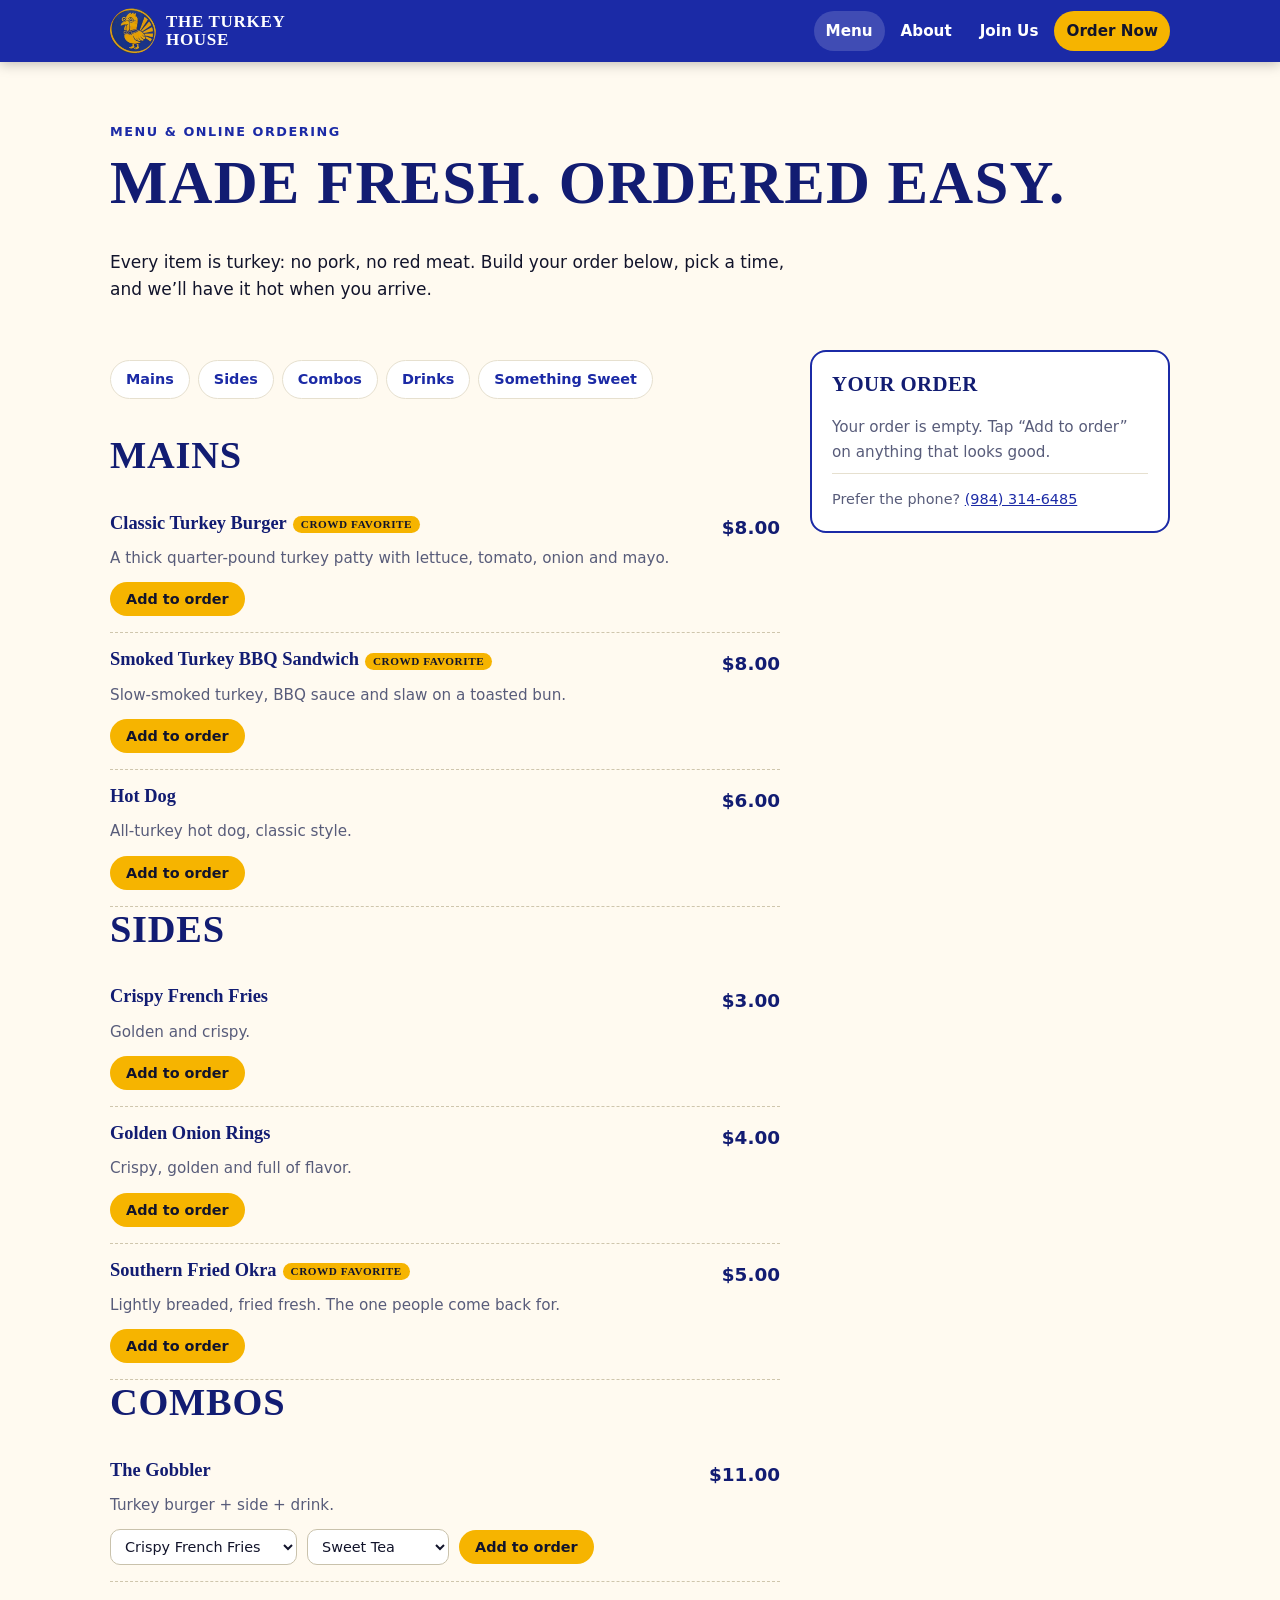
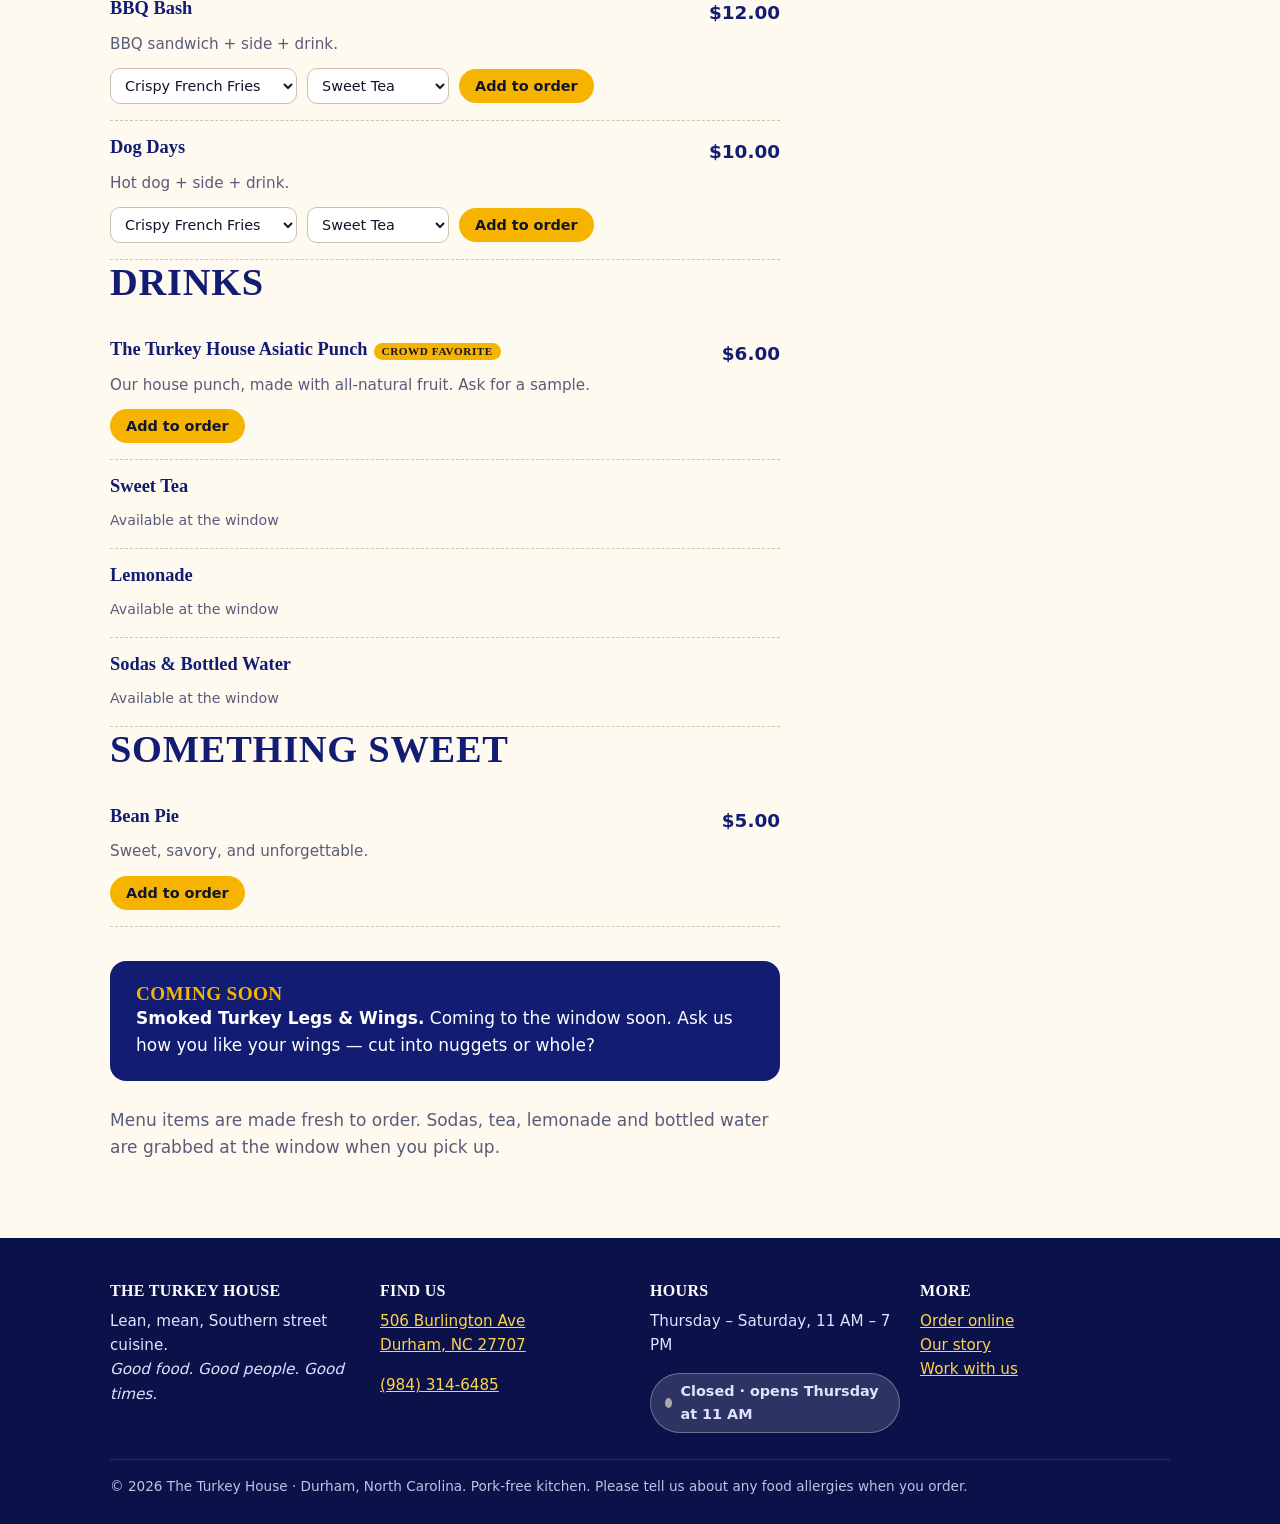
==== menu.html @ 616dc1a6 "Initial Turkey House site: home, menu+ordering, about, join, config-driven Co-Authored-By: Claude So" ====
<!doctype html>
<html lang="en"><head>
<meta charset="utf-8"><meta name="viewport" content="width=device-width,initial-scale=1">
<title>Menu & Order Online · The Turkey House · Durham, NC</title>
<meta name="description" content="Turkey burgers, smoked turkey BBQ, hot dogs, fried okra, combos and Asiatic Punch. Order online for pickup at 506 Burlington Ave, Durham.">
<meta name="theme-color" content="#1b2aa6">
<meta property="og:title" content="Menu & Order Online · The Turkey House · Durham, NC"><meta property="og:description" content="Turkey burgers, smoked turkey BBQ, hot dogs, fried okra, combos and Asiatic Punch. Order online for pickup at 506 Burlington Ave, Durham.">
<meta property="og:image" content="assets/truck-brother-love.jpg"><meta property="og:type" content="website">
<link rel="icon" href="assets/logo.png"><link rel="stylesheet" href="styles.css">
</head>
<body>
<a class="skip" href="#main">Skip to content</a>
<header class="site"><div class="wrap">
  <a class="brand" href="index.html" aria-label="The Turkey House home"><img src="assets/logo.png" alt="" width="46" height="46"><span>The Turkey<br>House</span></a>
  <nav class="main" aria-label="Main">
    <a href="menu.html" class="" aria-current="page">Menu</a><a href="about.html" class="">About</a><a href="join.html" class="">Join Us</a><a href="menu.html#order" class="cta">Order Now</a>
  </nav>
</div></header>
<main id="main">

<section style="padding-bottom:20px"><div class="wrap"><p class="kicker">Menu & online ordering</p><h1>Made fresh. Ordered easy.</h1>
<p style="max-width:40em">Every item is turkey: no pork, no red meat. Build your order below, pick a time, and we’ll have it hot when you arrive.</p></div></section>
<section style="padding-top:10px" id="order"><div class="wrap menu-layout">
  <div id="menu-root"><noscript><p class="notice">Turn on JavaScript to order online, or call <a href="tel:+19843146485">(984) 314-6485</a>. Menu: Classic Turkey Burger $8 · Smoked Turkey BBQ Sandwich $8 · Hot Dog $6 · Fries $3 · Onion Rings $4 · Fried Okra $5 · Bean Pie $5 · Combos: The Gobbler $11, BBQ Bash $12, Dog Days $10.</p></noscript></div>
  <aside class="cart" aria-live="polite"><h2>Your order</h2>
    <ul id="cart-lines"></ul><div class="totals" id="cart-totals"></div>
    <form id="order-form" class="hidden" style="margin-top:16px">
      <div class="field"><label for="name">Your name</label><input id="name" name="name" required autocomplete="name"></div>
      <div class="field"><label for="phone">Mobile phone</label><input id="phone" name="phone" type="tel" required autocomplete="tel" inputmode="tel"></div>
      <div class="field"><label for="pickup-day">Pickup day</label><select id="pickup-day" name="day"></select></div>
      <div class="field"><label for="pickup-time">Pickup time</label><select id="pickup-time" name="time"></select></div>
      <div class="field"><label for="car">Staying in your car? <small>(optional: color &amp; make)</small></label><input id="car" name="car" placeholder="Silver Honda Accord"></div>
      <div class="field"><label for="notes">Notes or allergies <small>(optional)</small></label><textarea id="notes" name="notes" rows="2"></textarea></div>
      <fieldset style="border:0;padding:0;margin:0 0 14px"><legend style="font-weight:700;font-size:.9rem;margin-bottom:6px">Payment</legend><div id="pay-choices"></div></fieldset>
      <input class="hp" type="checkbox" name="botcheck" tabindex="-1" autocomplete="off" aria-hidden="true">
      <button class="btn" type="submit" style="width:100%">Place order</button>
      <p class="empty" style="font-size:.85rem;margin:10px 0 0">By ordering you agree to pick up at the time you choose. Card details are never stored on this site.</p>
    </form>
    <div id="order-msg" style="margin-top:12px"></div>
    <p class="empty" style="font-size:.9rem;margin:14px 0 0">Prefer the phone? <a data-th-href="tel" href="#" data-th="phoneDisplay">(984) 314-6485</a></p>
  </aside>
</div></section>

</main>
<footer class="site"><div class="wrap">
  <div class="grid">
    <div><h3>The Turkey House</h3><p>Lean, mean, Southern street cuisine.<br><em>Good food. Good people. Good times.</em></p></div>
    <div><h3>Find us</h3><p><a data-th-href="maps" href="#"><span data-th="street">506 Burlington Ave</span><br><span data-th="city">Durham, NC 27707</span></a></p>
      <p><a data-th-href="tel" href="#" data-th="phoneDisplay">(984) 314-6485</a></p></div>
    <div><h3>Hours</h3><p data-th="hoursText">Thursday – Saturday, 11 AM – 7 PM</p><p class="js-status status" style="margin:0"></p></div>
    <div><h3>More</h3><p><a href="menu.html#order">Order online</a><br><a href="about.html">Our story</a><br><a href="join.html">Work with us</a><br>
      <a id="review-link" class="hidden" href="#" rel="noopener">Leave a review</a>
      <a id="social-fb" class="hidden" href="#" rel="noopener">Facebook</a> <a id="social-ig" class="hidden" href="#" rel="noopener">Instagram</a></p></div>
  </div>
  <div class="fine">© <span class="js-year">2026</span> The Turkey House · Durham, North Carolina. Pork-free kitchen. Please tell us about any food allergies when you order.</div>
</div></footer>
<script src="config.js"></script><script src="site.js"></script>
</body></html>
---- styles.css ----
/* The Turkey House — plain CSS, no dependencies, no build step. */
:root{
  --blue:#1b2aa6; --blue-d:#121c72; --blue-dd:#0b1249;
  --gold:#f6b400; --gold-l:#ffd24d; --cream:#fffaf0; --ink:#12142b; --muted:#585c7a;
  --line:#e6e0cf; --ok:#1f8a4c; --radius:16px;
  --head:"Georgia","Times New Roman",serif;
  --body:system-ui,-apple-system,"Segoe UI",Roboto,Helvetica,Arial,sans-serif;
}
*{box-sizing:border-box}
html{scroll-behavior:smooth}
body{margin:0;font-family:var(--body);color:var(--ink);background:var(--cream);line-height:1.6;font-size:17px}
img{max-width:100%;display:block}
a{color:var(--blue)}
h1,h2,h3{font-family:var(--head);line-height:1.15;margin:0 0 .5em;color:var(--blue-d);text-transform:uppercase;letter-spacing:.02em}
h1{font-size:clamp(2.2rem,6vw,3.8rem)} h2{font-size:clamp(1.6rem,4vw,2.4rem)} h3{font-size:1.2rem}
p{margin:0 0 1em}
.wrap{max-width:1100px;margin:0 auto;padding:0 20px}
.skip{position:absolute;left:-999px;top:0;background:var(--gold);color:var(--ink);padding:10px 16px;z-index:100}
.skip:focus{left:8px;top:8px}
:focus-visible{outline:3px solid var(--gold);outline-offset:2px}

/* header */
header.site{background:var(--blue);color:#fff;position:sticky;top:0;z-index:50;box-shadow:0 2px 12px rgba(0,0,0,.25)}
header.site .wrap{display:flex;align-items:center;gap:14px;padding-top:8px;padding-bottom:8px}
.brand{display:flex;align-items:center;gap:10px;text-decoration:none;color:#fff;font-family:var(--head);font-weight:700;text-transform:uppercase;letter-spacing:.04em;line-height:1.05}
.brand img{width:46px;height:46px;border-radius:50%;object-fit:cover}
nav.main{margin-left:auto;display:flex;gap:4px;align-items:center;flex-wrap:wrap}
nav.main a{color:#fff;text-decoration:none;padding:8px 12px;border-radius:999px;font-weight:600;font-size:.95rem}
nav.main a:hover,nav.main a[aria-current="page"]{background:rgba(255,255,255,.16)}
nav.main a.cta{background:var(--gold);color:var(--ink)}
nav.main a.cta:hover{background:var(--gold-l)}
@media(max-width:720px){.brand span{display:none}header.site .wrap{gap:6px}nav.main{margin-left:auto;flex-wrap:nowrap;gap:0}nav.main a{padding:7px 8px;font-size:.8rem;white-space:nowrap}}

/* buttons */
.btn{display:inline-block;background:var(--gold);color:var(--ink);font-weight:800;border:0;border-radius:999px;padding:14px 26px;text-decoration:none;font-size:1rem;cursor:pointer;font-family:var(--body);text-align:center}
.btn:hover{background:var(--gold-l)}
.btn.blue{background:var(--blue);color:#fff}.btn.blue:hover{background:var(--blue-d)}
.btn.ghost{background:transparent;color:#fff;border:2px solid #fff}.btn.ghost:hover{background:rgba(255,255,255,.14)}
.btn.small{padding:9px 16px;font-size:.9rem}
.btn[disabled]{opacity:.5;cursor:not-allowed}

/* hero */
.hero{position:relative;color:#fff;background:var(--blue-dd);overflow:hidden}
.hero img.bg{position:absolute;inset:0;width:100%;height:100%;object-fit:cover;opacity:.42}
.hero .wrap{position:relative;padding-top:64px;padding-bottom:72px}
.hero h1{color:#fff;max-width:14ch;text-shadow:0 2px 14px rgba(0,0,0,.4)}
.hero h1 em{color:var(--gold);font-style:normal}
.hero p.lead{font-size:1.2rem;max-width:34em}
.hero .actions{display:flex;gap:12px;flex-wrap:wrap;margin-top:22px}
.status{display:inline-flex;align-items:center;gap:8px;background:rgba(255,255,255,.14);border:1px solid rgba(255,255,255,.3);padding:6px 14px;border-radius:999px;font-weight:700;font-size:.9rem;margin-bottom:18px}
.dot{width:10px;height:10px;border-radius:50%;background:#aaa}.dot.open{background:#3ddc84;box-shadow:0 0 0 4px rgba(61,220,132,.25)}

/* trust strip */
.trust{background:var(--gold);color:var(--ink)}
.trust ul{list-style:none;margin:0;padding:18px 0;display:grid;grid-template-columns:repeat(auto-fit,minmax(200px,1fr));gap:14px 22px}
.trust li{display:flex;gap:12px;align-items:center;font-weight:700;line-height:1.25}
.trust .big{white-space:nowrap;font-family:var(--head);font-size:2rem;line-height:1;color:var(--blue-d);min-width:2.3ch}
.trust small{display:block;font-weight:500;opacity:.85}

section{padding:60px 0}
section.alt{background:#fff}
.grid{display:grid;gap:20px}
.grid.c3{grid-template-columns:repeat(auto-fit,minmax(250px,1fr))}
.grid.c2{grid-template-columns:repeat(auto-fit,minmax(300px,1fr))}
.card{background:#fff;border:1px solid var(--line);border-radius:var(--radius);padding:22px}
section.alt .card{background:var(--cream)}
.card h3{margin-bottom:.4em}
.kicker{color:var(--blue);font-weight:800;text-transform:uppercase;letter-spacing:.12em;font-size:.8rem;margin-bottom:6px}
.split{display:grid;gap:34px;grid-template-columns:1fr 1fr;align-items:center}
@media(max-width:800px){.split{grid-template-columns:1fr}}
.photo{border-radius:var(--radius);overflow:hidden;box-shadow:0 10px 30px rgba(18,28,114,.22)}
.photo img{width:100%;height:100%;object-fit:cover}
.steps{counter-reset:s;list-style:none;padding:0;margin:0;display:grid;gap:14px}
.steps li{counter-increment:s;display:flex;gap:14px;align-items:flex-start}
.steps li::before{content:counter(s);flex:none;width:36px;height:36px;border-radius:50%;background:var(--blue);color:#fff;font-weight:800;display:grid;place-items:center}
.quote{font-family:var(--head);font-size:1.25rem;line-height:1.4;border-left:5px solid var(--gold);padding-left:18px;margin:0 0 1em}

/* menu + ordering */
.menu-layout{display:grid;grid-template-columns:1fr 360px;gap:30px;align-items:start}
@media(max-width:960px){.menu-layout{grid-template-columns:1fr}}
.cat-nav{display:flex;gap:8px;flex-wrap:wrap;margin-bottom:24px;position:sticky;top:64px;background:var(--cream);padding:10px 0;z-index:20}
.cat-nav a{background:#fff;border:1px solid var(--line);border-radius:999px;padding:7px 15px;text-decoration:none;font-weight:700;font-size:.9rem}
.item{display:grid;grid-template-columns:1fr auto;gap:4px 16px;padding:16px 0;border-bottom:1px dashed #cfc6ad}
.item h3{margin:0;text-transform:none;font-size:1.15rem;letter-spacing:0}
.item .price{font-weight:800;font-size:1.15rem;color:var(--blue-d)}
.item p{margin:0;color:var(--muted);font-size:.95rem;grid-column:1/-1}
.item .row{grid-column:1/-1;display:flex;gap:10px;flex-wrap:wrap;align-items:center;margin-top:8px}
.badge{display:inline-block;background:var(--gold);color:var(--ink);font-size:.7rem;font-weight:800;padding:2px 8px;border-radius:999px;vertical-align:middle;margin-left:6px;letter-spacing:.05em}
select,input,textarea{font:inherit;padding:11px 12px;border:1.5px solid #c9c2ac;border-radius:10px;background:#fff;color:var(--ink);width:100%}
.item select{width:auto;max-width:100%;padding:8px 10px;font-size:.9rem}
label{font-weight:700;font-size:.9rem;display:block;margin:0 0 4px}
.field{margin-bottom:14px}
.cart{background:#fff;border:2px solid var(--blue);border-radius:var(--radius);padding:20px;position:sticky;top:72px}
@media(max-width:960px){.cart{position:static}}
.cart h2{font-size:1.3rem}
.cart ul{list-style:none;margin:0 0 12px;padding:0}
.cart li{display:grid;grid-template-columns:1fr auto;gap:2px 10px;padding:9px 0;border-bottom:1px solid var(--line);font-size:.95rem}
.cart li small{grid-column:1;color:var(--muted)}
.qty{display:inline-flex;align-items:center;gap:6px}
.qty button{width:28px;height:28px;border-radius:50%;border:1.5px solid var(--blue);background:#fff;color:var(--blue);font-weight:800;cursor:pointer;line-height:1}
.totals div{display:flex;justify-content:space-between;padding:2px 0}
.totals .grand{font-weight:800;font-size:1.2rem;border-top:2px solid var(--ink);margin-top:6px;padding-top:8px}
.empty{color:var(--muted)}
.notice{background:#fff7dc;border:1px solid #f0d78a;border-radius:12px;padding:12px 14px;font-size:.92rem}
.success{background:#e8f7ee;border:1px solid #9bd7b3;border-radius:12px;padding:16px}
.error{background:#fdecec;border:1px solid #f1a9a9;border-radius:12px;padding:12px 14px}
.radio{display:flex;gap:8px;align-items:flex-start;margin-bottom:8px;font-weight:600}
.radio input{width:auto;margin-top:5px}
.hidden{display:none!important}
.hp{position:absolute;left:-9999px}

/* footer */
footer.site{background:var(--blue-dd);color:#dfe2ff;padding:44px 0 26px;font-size:.95rem}
footer.site a{color:var(--gold-l)}
footer.site .grid{grid-template-columns:repeat(auto-fit,minmax(220px,1fr))}
footer.site h3{color:#fff;font-size:1rem}
footer.site .fine{margin-top:26px;padding-top:16px;border-top:1px solid rgba(255,255,255,.15);font-size:.85rem;opacity:.85}
.banner{background:var(--blue-d);color:#fff;border-radius:var(--radius);padding:22px 26px;display:flex;gap:18px;align-items:center;flex-wrap:wrap}
.banner h3{color:var(--gold);margin:0}.banner p{margin:0}
@media print{header.site,footer.site,.cart,.cat-nav{display:none}}
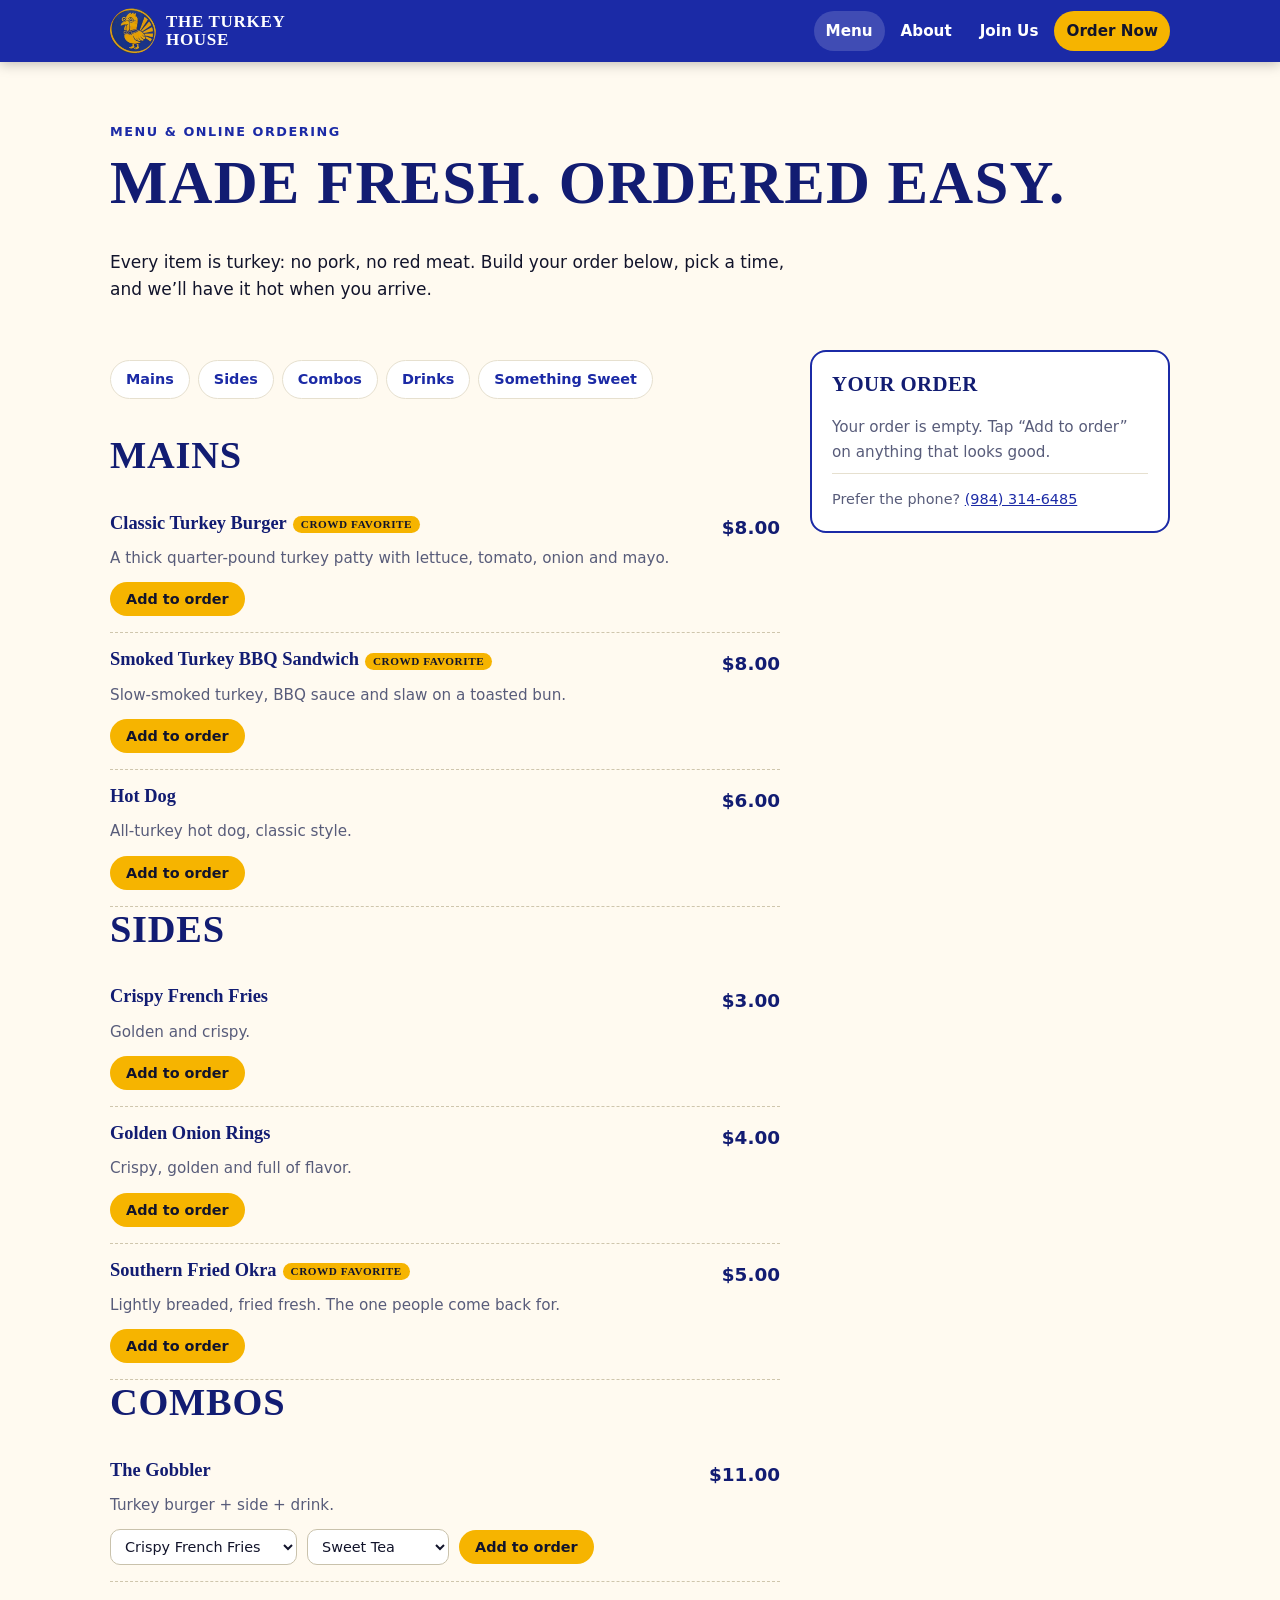
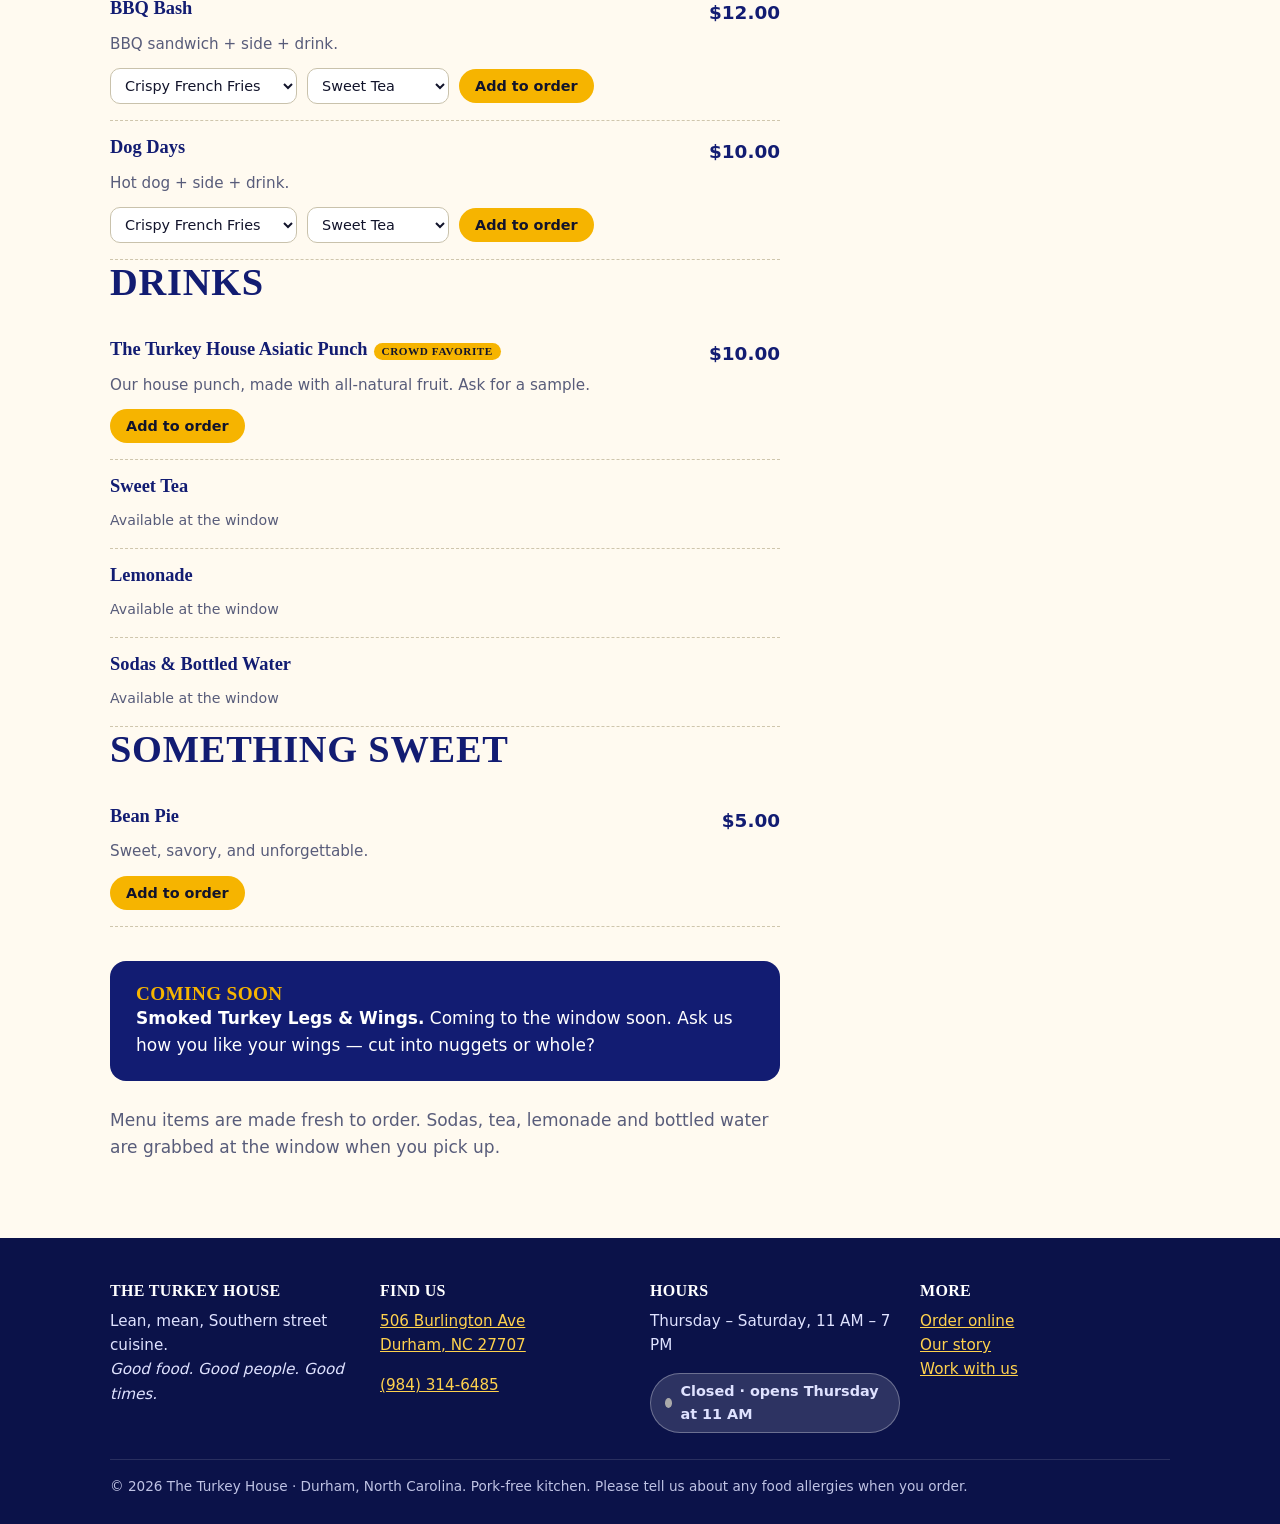
==== commit f74ecb17: "Punch to $10; add Durham County 7.5% sales tax Co-Authored-By: Claude Sonnet 5 <noreply@anthropic.co" ====
--- a/menu.html
+++ b/menu.html
@@ -34,7 +34,7 @@
       <fieldset style="border:0;padding:0;margin:0 0 14px"><legend style="font-weight:700;font-size:.9rem;margin-bottom:6px">Payment</legend><div id="pay-choices"></div></fieldset>
       <input class="hp" type="checkbox" name="botcheck" tabindex="-1" autocomplete="off" aria-hidden="true">
       <button class="btn" type="submit" style="width:100%">Place order</button>
-      <p class="empty" style="font-size:.85rem;margin:10px 0 0">By ordering you agree to pick up at the time you choose. Card details are never stored on this site.</p>
+      <p class="empty" style="font-size:.85rem;margin:10px 0 0">By ordering you agree to pick up at the time you choose. Prices shown before 7.5% Durham County sales tax. Card details are never stored on this site.</p>
     </form>
     <div id="order-msg" style="margin-top:12px"></div>
     <p class="empty" style="font-size:.9rem;margin:14px 0 0">Prefer the phone? <a data-th-href="tel" href="#" data-th="phoneDisplay">(984) 314-6485</a></p>
